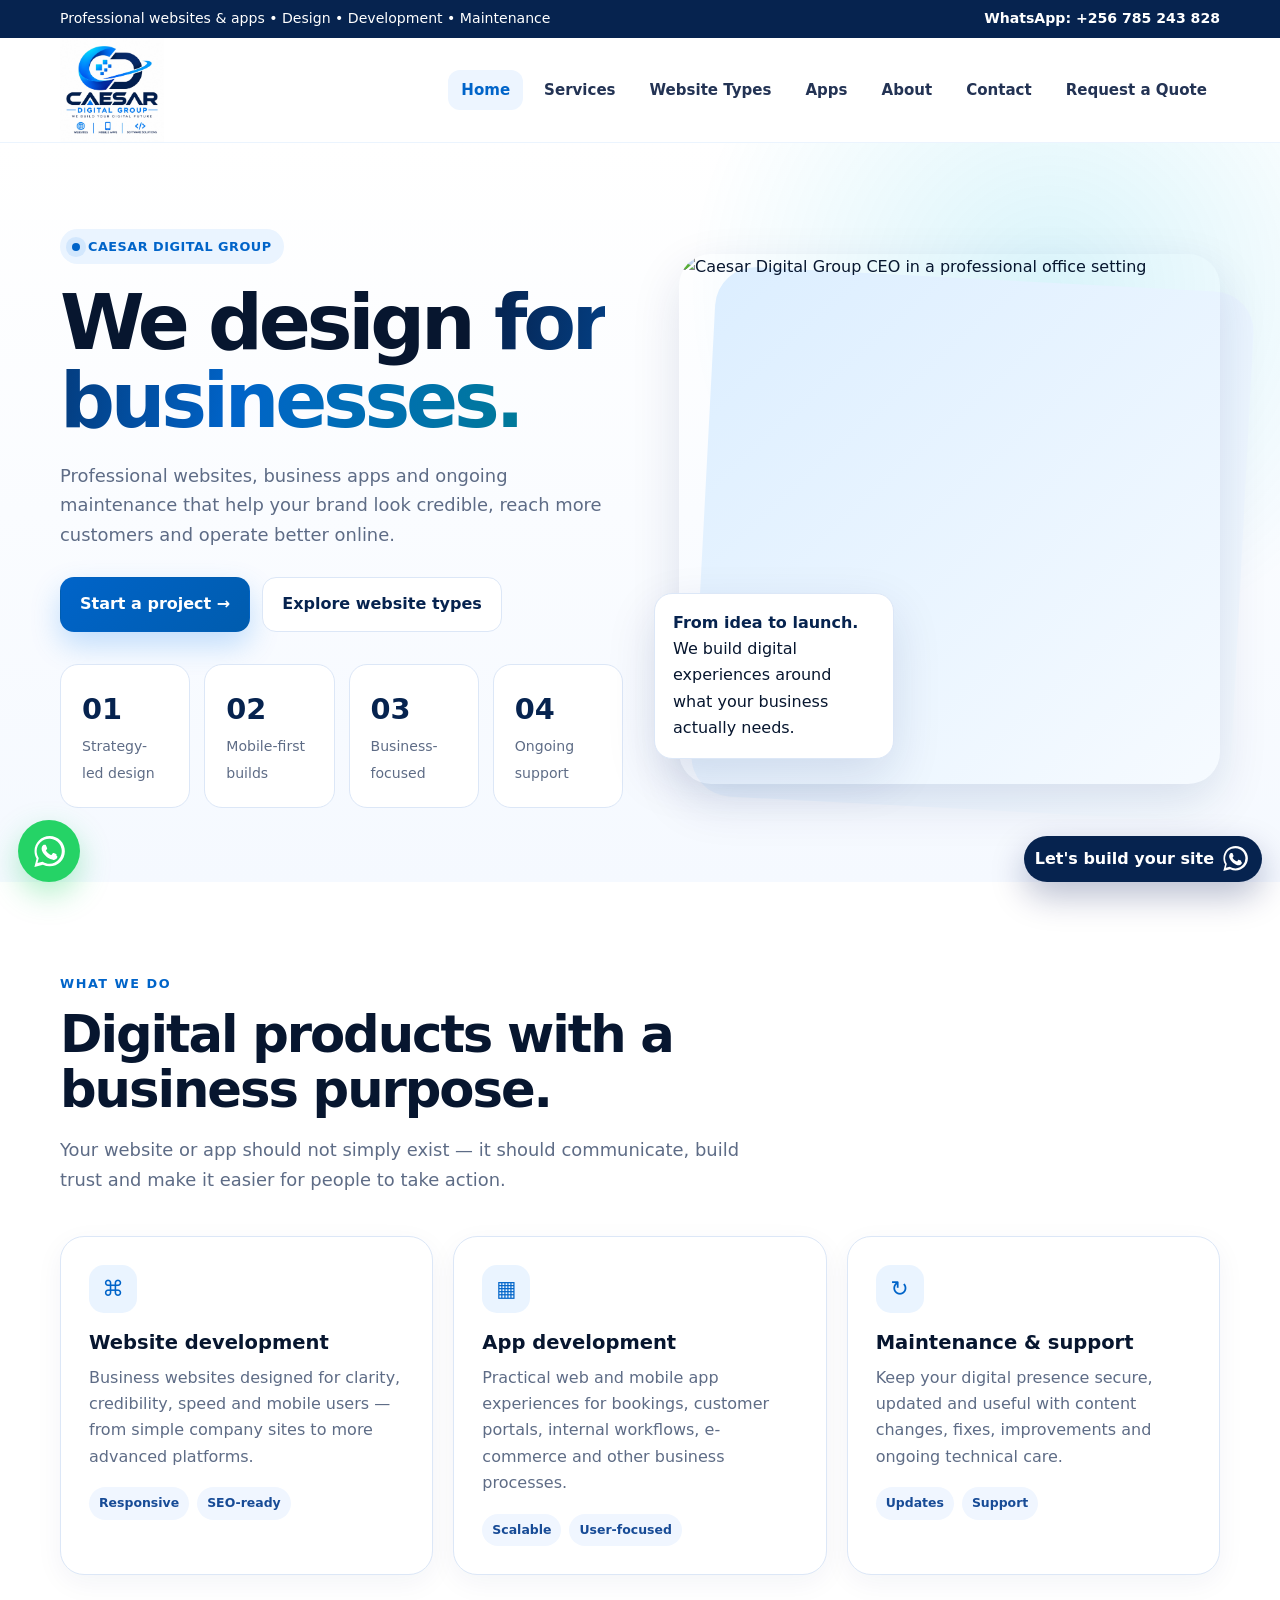
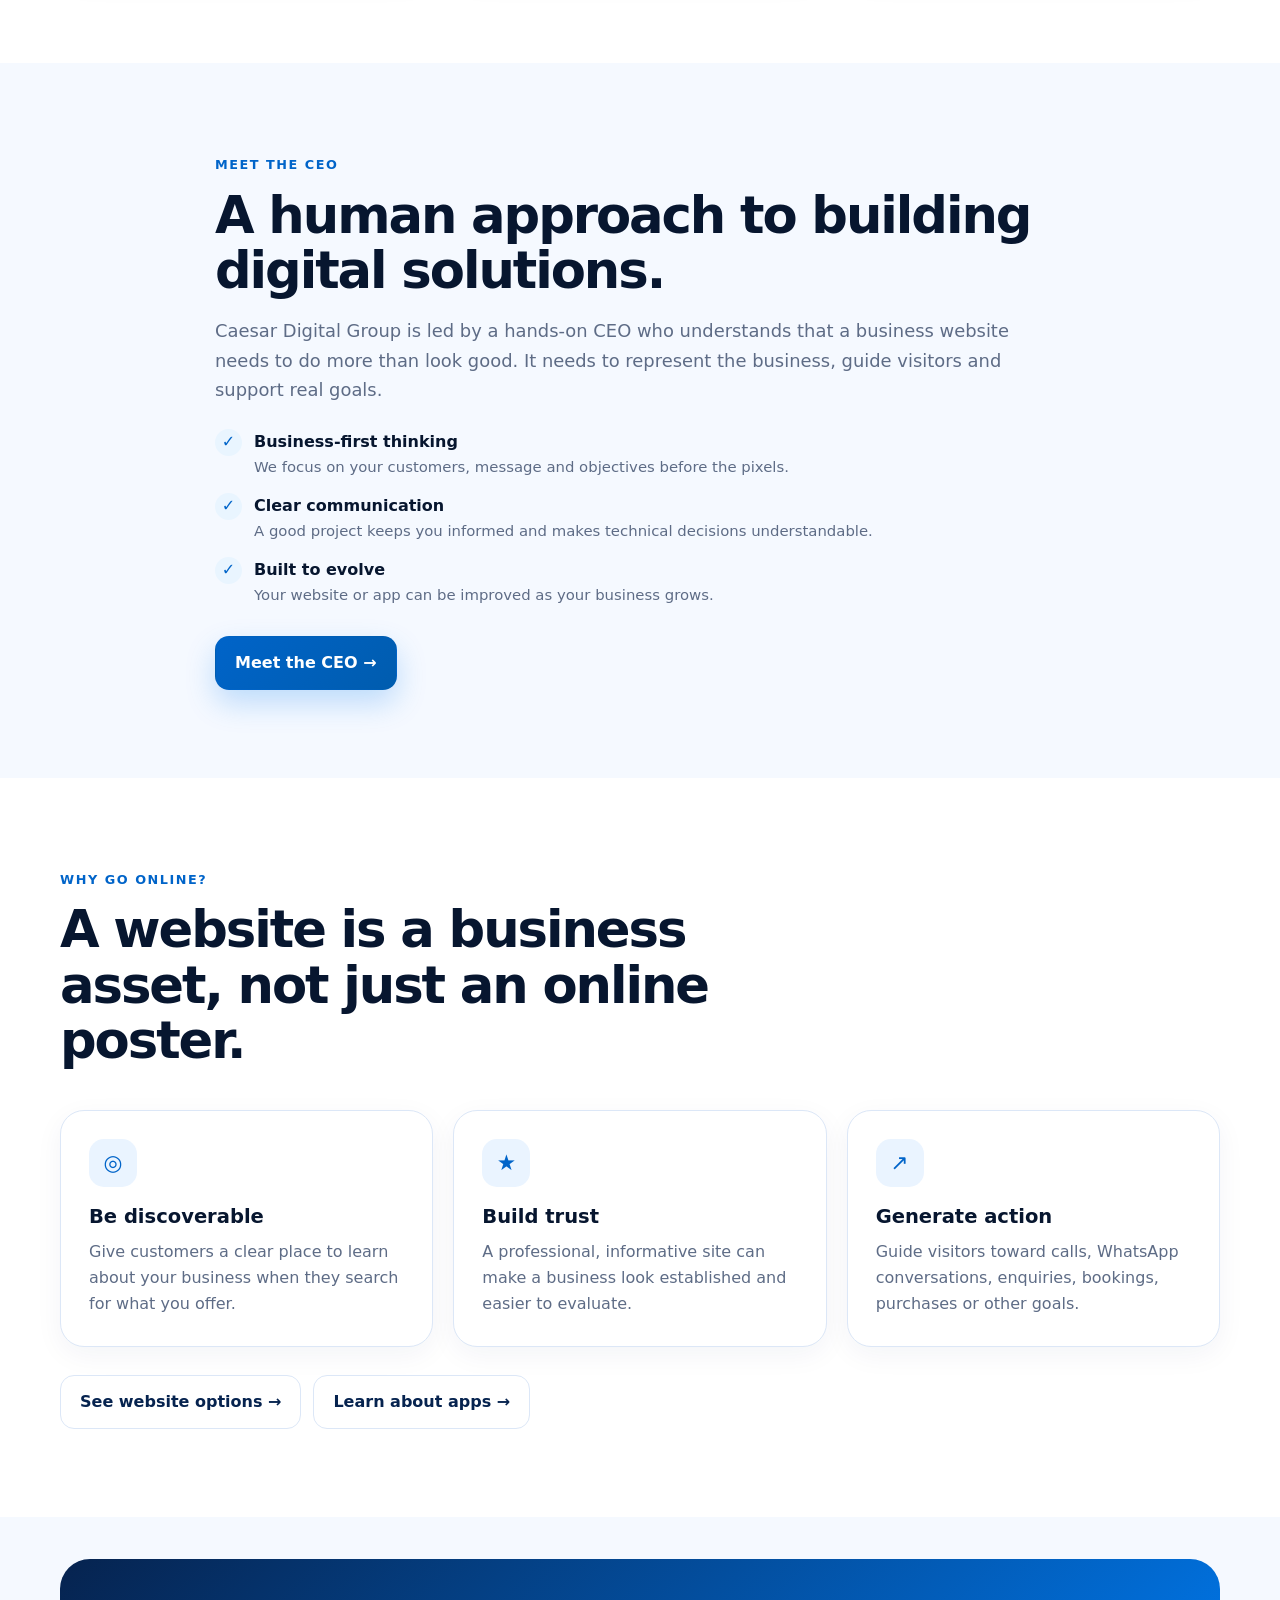
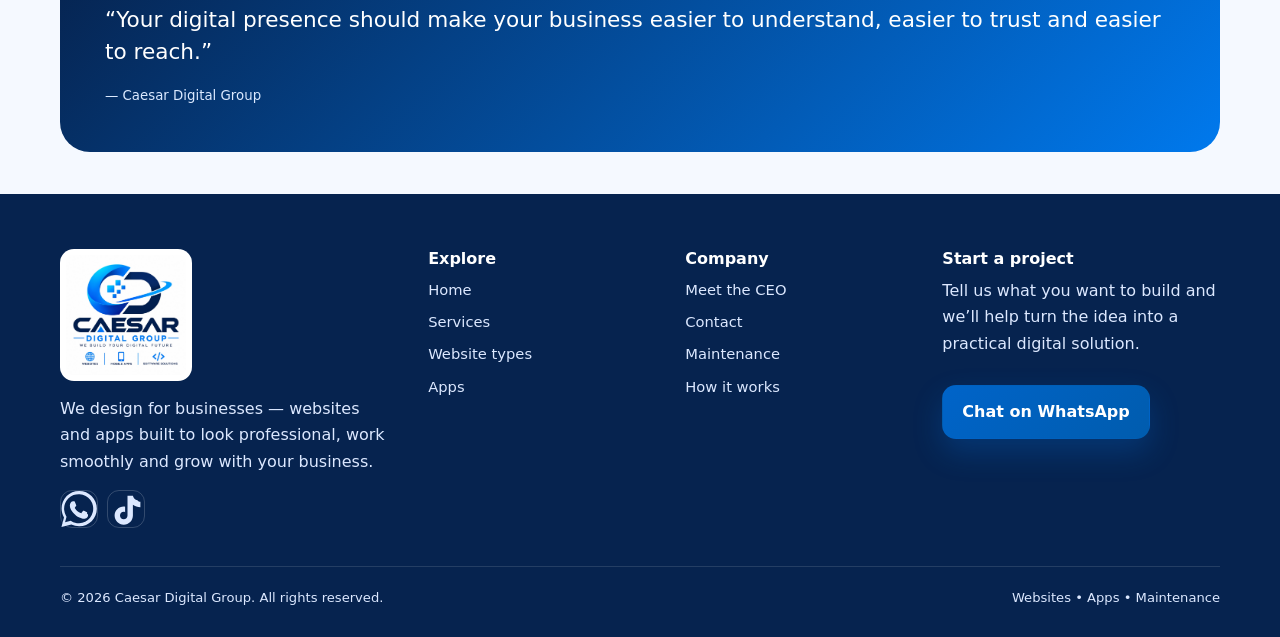
==== index.html @ 63098ec3 "Add files via upload" ====
<!doctype html><html lang="en"><head><meta charset="utf-8"><meta name="viewport" content="width=device-width,initial-scale=1"><meta name="theme-color" content="#06234f"><meta name="description" content="Caesar Digital Group — professional website and app design, development and maintenance for businesses."><title>Web Design & App Development | Caesar Digital Group</title><link rel="icon" href="assets/caesar-logo.jpeg"><link rel="stylesheet" href="assets/styles.css"></head><body class="home">
<div class="topbar"><div class="container inner"><span>Professional websites & apps • Design • Development • Maintenance</span><a href="https://wa.me/256785243828" target="_blank" rel="noopener">WhatsApp: +256 785 243 828</a></div></div>
<header><div class="container nav">
<a href="index.html"><img class="logo" src="assets/caesar-logo.jpeg" alt="Caesar Digital Group logo"></a>
<button class="menu" aria-label="Open navigation">☰</button>
<ul class="navlinks">
<li><a class="active" href="index.html">Home</a></li><li><a class="" href="services.html">Services</a></li><li><a class="" href="websites.html">Website Types</a></li><li><a class="" href="apps.html">Apps</a></li><li><a class="" href="about.html">About</a></li><li><a class="" href="contact.html">Contact</a></li>
<li><a class="" href="quote.html">Request a Quote</a></li></ul>
</div></header>

<main>
<section class="hero"><div class="container hero-grid">
<div class="reveal"><span class="eyebrow">Caesar Digital Group</span><h1>We design <span>for businesses.</span></h1><p class="lead">Professional websites, business apps and ongoing maintenance that help your brand look credible, reach more customers and operate better online.</p><div class="btns"><a class="btn primary" href="contact.html">Start a project →</a><a class="btn secondary" href="websites.html">Explore website types</a></div><div class="stats"><div class="stat"><b>01</b><span>Strategy-led design</span></div><div class="stat"><b>02</b><span>Mobile-first builds</span></div><div class="stat"><b>03</b><span>Business-focused</span></div><div class="stat"><b>04</b><span>Ongoing support</span></div></div></div>
<div class="hero-photo reveal delay-2"><img src="assets/ceo.jpeg" alt="Caesar Digital Group CEO in a professional office setting"><div class="floating-card"><strong>From idea to launch.</strong><span>We build digital experiences around what your business actually needs.</span></div></div>
</div></section>

<section class="section"><div class="container"><div class="section-head reveal"><span class="kicker">What we do</span><h2>Digital products with a business purpose.</h2><p class="lead">Your website or app should not simply exist — it should communicate, build trust and make it easier for people to take action.</p></div>
<div class="grid-3">
<div class="card reveal"><div class="icon">⌘</div><h3>Website development</h3><p>Business websites designed for clarity, credibility, speed and mobile users — from simple company sites to more advanced platforms.</p><div class="pills"><span class="pill">Responsive</span><span class="pill">SEO-ready</span></div></div>
<div class="card reveal delay-1"><div class="icon">▦</div><h3>App development</h3><p>Practical web and mobile app experiences for bookings, customer portals, internal workflows, e-commerce and other business processes.</p><div class="pills"><span class="pill">Scalable</span><span class="pill">User-focused</span></div></div>
<div class="card reveal delay-2"><div class="icon">↻</div><h3>Maintenance & support</h3><p>Keep your digital presence secure, updated and useful with content changes, fixes, improvements and ongoing technical care.</p><div class="pills"><span class="pill">Updates</span><span class="pill">Support</span></div></div>
</div></div></section>

<section class="section soft"><div class="container ceo-summary"><div class="reveal delay-1"><span class="kicker">Meet the CEO</span><h2>A human approach to building digital solutions.</h2><p class="lead">Caesar Digital Group is led by a hands-on CEO who understands that a business website needs to do more than look good. It needs to represent the business, guide visitors and support real goals.</p><div class="checks"><div class="check"><span class="checkmark">✓</span><div><b>Business-first thinking</b><p>We focus on your customers, message and objectives before the pixels.</p></div></div><div class="check"><span class="checkmark">✓</span><div><b>Clear communication</b><p>A good project keeps you informed and makes technical decisions understandable.</p></div></div><div class="check"><span class="checkmark">✓</span><div><b>Built to evolve</b><p>Your website or app can be improved as your business grows.</p></div></div></div><div class="btns"><a class="btn primary" href="about.html">Meet the CEO →</a></div></div></div></section>

<section class="section"><div class="container"><div class="section-head reveal"><span class="kicker">Why go online?</span><h2>A website is a business asset, not just an online poster.</h2></div><div class="grid-3">
<div class="card reveal"><div class="icon">◎</div><h3>Be discoverable</h3><p>Give customers a clear place to learn about your business when they search for what you offer.</p></div>
<div class="card reveal delay-1"><div class="icon">★</div><h3>Build trust</h3><p>A professional, informative site can make a business look established and easier to evaluate.</p></div>
<div class="card reveal delay-2"><div class="icon">↗</div><h3>Generate action</h3><p>Guide visitors toward calls, WhatsApp conversations, enquiries, bookings, purchases or other goals.</p></div>
</div><div class="btns"><a class="btn secondary" href="websites.html">See website options →</a><a class="btn secondary" href="apps.html">Learn about apps →</a></div></div></section>

<section class="section soft"><div class="container"><div class="quote reveal"><p>“Your digital presence should make your business easier to understand, easier to trust and easier to reach.”</p><small>— Caesar Digital Group</small></div></div></section>
</main>

<a class="whatsapp-float" href="https://wa.me/256785243828" target="_blank" rel="noopener" aria-label="Chat with Caesar Digital Group on WhatsApp"><svg viewBox="0 0 24 24" fill="none" aria-hidden="true"><path fill="currentColor" d="M20.5 3.5A11.8 11.8 0 0 0 12.1 0C5.6 0 .4 5.2.4 11.7c0 2.1.5 4.1 1.6 5.9L.3 24l6.6-1.7a11.8 11.8 0 0 0 5.2 1.2h.1c6.4 0 11.7-5.2 11.7-11.7 0-3.1-1.2-6-3.4-8.3ZM12.1 21.5h-.1c-1.8 0-3.5-.5-5-1.4l-.4-.2-3.9 1 1-3.8-.3-.4a9.7 9.7 0 1 1 8.7 4.8Zm5.3-7.3c-.3-.2-1.8-.9-2.1-1-.3-.1-.5-.2-.7.2-.2.3-.8 1-.9 1.2-.2.2-.3.2-.6.1-1.6-.8-2.7-1.4-3.8-3.2-.3-.5.3-.5.8-1.6.1-.2.1-.4 0-.6l-.9-2.1c-.2-.5-.5-.4-.7-.4h-.6c-.2 0-.6.1-.9.4-.3.3-1.1 1.1-1.1 2.7s1.1 3.1 1.2 3.3c.2.2 2.1 3.2 5.1 4.5 1.9.8 2.6.9 3.5.8.6-.1 1.8-.7 2.1-1.4.3-.7.3-1.3.2-1.4-.1-.2-.3-.3-.6-.5Z"/></svg></a>
<a class="contact-bar" href="contact.html" aria-label="Contact Caesar Digital Group"><span>Let's build your site</span><svg viewBox="0 0 24 24" fill="none" aria-hidden="true"><path fill="currentColor" d="M20.5 3.5A11.8 11.8 0 0 0 12.1 0C5.6 0 .4 5.2.4 11.7c0 2.1.5 4.1 1.6 5.9L.3 24l6.6-1.7a11.8 11.8 0 0 0 5.2 1.2h.1c6.4 0 11.7-5.2 11.7-11.7 0-3.1-1.2-6-3.4-8.3ZM12.1 21.5h-.1c-1.8 0-3.5-.5-5-1.4l-.4-.2-3.9 1 1-3.8-.3-.4a9.7 9.7 0 1 1 8.7 4.8Zm5.3-7.3c-.3-.2-1.8-.9-2.1-1-.3-.1-.5-.2-.7.2-.2.3-.8 1-.9 1.2-.2.2-.3.2-.6.1-1.6-.8-2.7-1.4-3.8-3.2-.3-.5.3-.5.8-1.6.1-.2.1-.4 0-.6l-.9-2.1c-.2-.5-.5-.4-.7-.4h-.6c-.2 0-.6.1-.9.4-.3.3-1.1 1.1-1.1 2.7s1.1 3.1 1.2 3.3c.2.2 2.1 3.2 5.1 4.5 1.9.8 2.6.9 3.5.8.6-.1 1.8-.7 2.1-1.4.3-.7.3-1.3.2-1.4-.1-.2-.3-.3-.6-.5Z"/></svg></a>

<footer><div class="container footer-grid">
<div><img class="logo" src="assets/caesar-logo.jpeg" alt="Caesar Digital Group"><p>We design for businesses — websites and apps built to look professional, work smoothly and grow with your business.</p><div class="socials"><a href="https://wa.me/256785243828" target="_blank" rel="noopener" aria-label="WhatsApp"><svg viewBox="0 0 24 24" fill="none" aria-hidden="true"><path fill="currentColor" d="M20.5 3.5A11.8 11.8 0 0 0 12.1 0C5.6 0 .4 5.2.4 11.7c0 2.1.5 4.1 1.6 5.9L.3 24l6.6-1.7a11.8 11.8 0 0 0 5.2 1.2h.1c6.4 0 11.7-5.2 11.7-11.7 0-3.1-1.2-6-3.4-8.3ZM12.1 21.5h-.1c-1.8 0-3.5-.5-5-1.4l-.4-.2-3.9 1 1-3.8-.3-.4a9.7 9.7 0 1 1 8.7 4.8Zm5.3-7.3c-.3-.2-1.8-.9-2.1-1-.3-.1-.5-.2-.7.2-.2.3-.8 1-.9 1.2-.2.2-.3.2-.6.1-1.6-.8-2.7-1.4-3.8-3.2-.3-.5.3-.5.8-1.6.1-.2.1-.4 0-.6l-.9-2.1c-.2-.5-.5-.4-.7-.4h-.6c-.2 0-.6.1-.9.4-.3.3-1.1 1.1-1.1 2.7s1.1 3.1 1.2 3.3c.2.2 2.1 3.2 5.1 4.5 1.9.8 2.6.9 3.5.8.6-.1 1.8-.7 2.1-1.4.3-.7.3-1.3.2-1.4-.1-.2-.3-.3-.6-.5Z"/></svg></a><a href="https://www.tiktok.com/@webdesigner86?_r=1&_d=f4g00hmjkm7m3b&sec_uid=MS4wLjABAAAA4IA-I-HynLUlU7JpxaeafCOXetAfdrXFXv9f0x9CeO&share_author_id=7056492848116859909&sharer_language=en&source=h5_m&u_code=dmmmdmkahhh9j0&timestamp=1789101508&user_id=7056492848116859909&sec_user_id=MS4wLjABAAAA4IA-I-HynLUlU7JpxaeafCOXetAfdrXFXv9f0x9CeO&item_author_type=1&utm_source=copy&utm_campaign=client_share&utm_medium=android&share_iid=7681529212352562962&share_link_id=8fb3104b-5e48-4074-baf4-d9070b52723a&share_app_id=1233&ugbiz_name=ACCOUNT&ug_btm=b872%2Cb7360&social_share_type=5&enable_checksum=1" target="_blank" rel="noopener" aria-label="TikTok"><svg viewBox="0 0 24 24" fill="currentColor" aria-hidden="true"><path d="M19.6 6.1c-1.5-.3-2.7-1.5-3-3H13v13.3c0 1.4-1.1 2.5-2.5 2.5S8 17.8 8 16.4s1.1-2.5 2.5-2.5c.3 0 .6.1.9.2V10.5c-.3 0-.6-.1-.9-.1-3.4 0-6.1 2.7-6.1 6s2.7 6.1 6.1 6.1 6.1-2.7 6.1-6.1V9.2c1.4 1 3.1 1.6 5 1.6V7.2c-.7 0-1.4-.4-2-1.1Z"/></svg></a></div></div>
<div><h3>Explore</h3><div class="footer-links"><a href="index.html">Home</a><a href="services.html">Services</a><a href="websites.html">Website types</a><a href="apps.html">Apps</a></div></div>
<div><h3>Company</h3><div class="footer-links"><a href="about.html">Meet the CEO</a><a href="contact.html">Contact</a><a href="services.html#maintenance">Maintenance</a><a href="websites.html#process">How it works</a></div></div>
<div><h3>Start a project</h3><p>Tell us what you want to build and we’ll help turn the idea into a practical digital solution.</p><div class="btns"><a class="btn primary" href="https://wa.me/256785243828" target="_blank" rel="noopener">Chat on WhatsApp</a></div></div>
</div><div class="container copyright"><span>© <span data-year></span> Caesar Digital Group. All rights reserved.</span><span>Websites • Apps • Maintenance</span></div></footer>
<script src="assets/site.js"></script>
</body></html>
---- assets/styles.css ----
:root{
  --blue:#0079ed;
  --blue2:#00b7df;
  --navy:#06234f;
  --ink:#07162f;
  --muted:#5e6c86;
  --line:#dce7f7;
  --soft:#f5f9ff;
  --white:#fff;
  --shadow:0 18px 50px rgba(0,35,100,.12);
  --radius:24px;
}
*{box-sizing:border-box;margin:0;padding:0}
html{scroll-behavior:smooth}
body{
  font-family:Inter,ui-sans-serif,system-ui,-apple-system,BlinkMacSystemFont,"Segoe UI",sans-serif;
  color:var(--ink); background:#fff; line-height:1.65;
}
a{text-decoration:none;color:inherit}
img{max-width:100%;display:block}
.container{width:min(1160px,92%);margin:auto}
.topbar{background:var(--navy);color:#fff;font-size:.88rem}
.topbar .inner{min-height:38px;display:flex;justify-content:space-between;align-items:center;gap:16px}
.topbar a{color:#fff;font-weight:700}
header{
  position:sticky;top:0;z-index:50;background:rgba(255,255,255,.94);
  backdrop-filter:blur(14px);border-bottom:1px solid rgba(0,121,237,.08)
}
.nav{min-height:82px;display:flex;align-items:center;justify-content:space-between;gap:24px}
.logo{width:158px;height:auto}
.navlinks{display:flex;align-items:center;gap:8px;list-style:none}
.navlinks a{padding:11px 13px;border-radius:12px;font-weight:750;font-size:.94rem;color:#233354}
.navlinks a:hover,.navlinks a.active{background:#edf5ff;color:var(--blue)}
.nav-cta{background:linear-gradient(135deg,var(--blue),var(--blue2))!important;color:#fff!important;box-shadow:0 9px 25px rgba(0,121,237,.24)}
.menu{display:none;border:0;background:var(--soft);font-size:1.4rem;padding:10px;border-radius:12px;color:var(--navy)}
.hero{position:relative;overflow:hidden;padding:86px 0 74px;background:
 radial-gradient(circle at 82% 20%,rgba(0,183,223,.14),transparent 30%),
 linear-gradient(180deg,#fff 0%,#f5f9ff 100%)}
.hero-grid{display:grid;grid-template-columns:1.02fr .98fr;align-items:center;gap:56px}
.eyebrow{display:inline-flex;gap:8px;align-items:center;padding:7px 12px;border-radius:99px;background:#eaf4ff;color:var(--blue);font-weight:800;font-size:.8rem;letter-spacing:.04em;text-transform:uppercase}
.eyebrow:before{content:"";width:8px;height:8px;border-radius:50%;background:var(--blue);box-shadow:0 0 0 6px rgba(0,121,237,.1)}
h1{font-size:clamp(2.65rem,6vw,5.25rem);line-height:1.02;letter-spacing:-.055em;margin:20px 0}
h1 span,.gradient{background:linear-gradient(100deg,var(--navy),var(--blue),var(--blue2));-webkit-background-clip:text;background-clip:text;color:transparent}
h2{font-size:clamp(2rem,4vw,3.2rem);line-height:1.08;letter-spacing:-.04em;margin:10px 0 18px}
h3{font-size:1.22rem;line-height:1.25;margin-bottom:9px}
.lead{font-size:1.12rem;color:var(--muted);max-width:680px}
.btns{display:flex;flex-wrap:wrap;gap:12px;margin-top:28px}
.btn{display:inline-flex;align-items:center;justify-content:center;gap:9px;padding:13px 19px;border-radius:14px;font-weight:800;border:1px solid var(--line);transition:.2s}
.btn:hover{transform:translateY(-2px)}
.btn.primary{background:linear-gradient(135deg,var(--blue),var(--blue2));color:#fff;border-color:transparent;box-shadow:0 13px 30px rgba(0,121,237,.23)}
.btn.secondary{background:#fff;color:var(--navy)}
.hero-photo{position:relative}
.hero-photo:before{content:"";position:absolute;inset:25px -22px -25px 24px;background:linear-gradient(135deg,#dceeff,#f7fbff);border-radius:40px;transform:rotate(3deg)}
.hero-photo img{position:relative;width:100%;height:530px;object-fit:cover;object-position:center 25%;border-radius:32px;box-shadow:var(--shadow)}
.floating-card{position:absolute;z-index:2;left:-25px;bottom:25px;background:#fff;border:1px solid var(--line);border-radius:18px;padding:16px 18px;box-shadow:var(--shadow);max-width:240px}
.floating-card strong{display:block;color:var(--navy)}
.section{padding:88px 0}
.section.soft{background:var(--soft)}
.section-head{max-width:730px;margin-bottom:42px}
.kicker{color:var(--blue);font-weight:850;text-transform:uppercase;font-size:.8rem;letter-spacing:.12em}
.grid-3{display:grid;grid-template-columns:repeat(3,1fr);gap:20px}
.grid-2{display:grid;grid-template-columns:repeat(2,1fr);gap:24px}
.card{background:#fff;border:1px solid var(--line);border-radius:var(--radius);padding:28px;box-shadow:0 8px 28px rgba(0,35,100,.05);transition:.25s}
.card:hover{transform:translateY(-5px);box-shadow:var(--shadow)}
.icon{width:48px;height:48px;display:grid;place-items:center;border-radius:15px;background:#eaf4ff;color:var(--blue);font-size:1.35rem;margin-bottom:18px}
.card p{color:var(--muted)}
.pills{display:flex;flex-wrap:wrap;gap:8px;margin-top:17px}
.pill{font-size:.78rem;padding:6px 10px;background:#f0f6ff;border-radius:999px;color:#174b96;font-weight:700}
.stats{display:grid;grid-template-columns:repeat(4,1fr);gap:14px;margin-top:32px}
.stat{padding:21px;border-radius:18px;background:#fff;border:1px solid var(--line)}
.stat b{font-size:1.8rem;color:var(--navy);display:block}
.stat span{font-size:.88rem;color:var(--muted)}
.split{display:grid;grid-template-columns:.9fr 1.1fr;gap:55px;align-items:center}
.image-card{border-radius:30px;overflow:hidden;box-shadow:var(--shadow);background:#eaf4ff}
.image-card img{width:100%;height:540px;object-fit:cover}
.checks{display:grid;gap:13px;margin-top:24px}
.check{display:flex;gap:12px;align-items:flex-start}
.check b{display:block}
.check p{color:var(--muted);font-size:.93rem}
.checkmark{flex:0 0 27px;width:27px;height:27px;border-radius:50%;background:#e9f5ff;color:var(--blue);display:grid;place-items:center;font-weight:900}
.page-hero{padding:74px 0 58px;background:linear-gradient(135deg,#06234f,#0079ed);color:#fff;position:relative;overflow:hidden}
.page-hero:after{content:"";position:absolute;width:420px;height:420px;border:80px solid rgba(255,255,255,.08);border-radius:50%;right:-130px;top:-180px}
.page-hero p{max-width:730px;color:#dfeaff}
.page-hero h1{font-size:clamp(2.6rem,5vw,4.5rem);margin:10px 0 12px;color:#fff}
.page-hero h1 span{color:#fff;-webkit-text-fill-color:#fff}
.type-card{display:flex;flex-direction:column;min-height:290px}
.type-card .more{margin-top:auto;padding-top:20px;color:var(--blue);font-weight:800}
.timeline{display:grid;gap:0}
.step{display:grid;grid-template-columns:60px 1fr;gap:20px;padding:20px 0;border-bottom:1px solid var(--line)}
.step:last-child{border-bottom:0}
.step-num{width:48px;height:48px;border-radius:50%;display:grid;place-items:center;background:var(--navy);color:#fff;font-weight:900}
.quote{background:linear-gradient(135deg,#06234f,#0079ed);color:#fff;border-radius:30px;padding:45px}
.quote p{font-size:1.35rem;line-height:1.45}
.quote small{display:block;margin-top:18px;color:#dbe9ff}
.ceo{display:grid;grid-template-columns:.8fr 1.2fr;gap:48px;align-items:center}
.ceo img{height:560px;width:100%;object-fit:cover;object-position:center 25%;border-radius:28px;box-shadow:var(--shadow)}
.contact-bar{position:fixed;right:18px;bottom:18px;z-index:70;display:flex;align-items:center;gap:9px;background:var(--navy);color:#fff;padding:10px 14px 10px 11px;border-radius:999px;box-shadow:0 14px 34px rgba(0,23,87,.28);font-weight:800;animation:shake 3.2s infinite}
.contact-bar svg{width:25px;height:25px}
@keyframes shake{
  0%,82%,100%{transform:translateX(0) rotate(0)}
  84%{transform:translateX(-3px) rotate(-2deg)} 86%{transform:translateX(4px) rotate(2deg)}
  88%{transform:translateX(-4px) rotate(-2deg)} 90%{transform:translateX(3px) rotate(2deg)} 92%{transform:translateX(0)}
}
.whatsapp-float{position:fixed;left:18px;bottom:18px;z-index:70;width:62px;height:62px;border-radius:50%;display:grid;place-items:center;background:#25D366;color:#fff;box-shadow:0 12px 30px rgba(37,211,102,.35);animation:dance 1.6s ease-in-out infinite}
.whatsapp-float svg{width:31px;height:31px}
@keyframes dance{0%,100%{transform:translateY(0) rotate(-5deg)}25%{transform:translateY(-7px) rotate(7deg)}50%{transform:translateY(0) rotate(-5deg)}75%{transform:translateY(-5px) rotate(5deg)}}
footer{background:#06234f;color:#dce8ff;padding:55px 0 28px}
.footer-grid{display:grid;grid-template-columns:1.2fr .8fr .8fr 1fr;gap:35px}
footer .logo{width:132px;height:132px;object-fit:contain;background:#fff;border-radius:14px;padding:6px;margin-bottom:15px}
footer h3{color:#fff;font-size:1rem}
footer a:hover{color:#fff}
.footer-links{display:grid;gap:8px;font-size:.92rem}
.copyright{border-top:1px solid rgba(255,255,255,.12);margin-top:38px;padding-top:20px;font-size:.82rem;display:flex;justify-content:space-between;gap:15px;flex-wrap:wrap}
.socials{display:flex;gap:9px;margin-top:15px}
.socials a{width:38px;height:38px;border:1px solid rgba(255,255,255,.18);border-radius:12px;display:grid;place-items:center}
.faq{border-top:1px solid var(--line)}
details{padding:20px 0;border-bottom:1px solid var(--line)}
summary{cursor:pointer;font-weight:800;color:var(--navy)}
details p{color:var(--muted);padding:12px 25px 0 0}
.form{display:grid;gap:15px}
label{font-weight:750;font-size:.9rem}
input,textarea,select{width:100%;padding:13px 14px;border:1px solid var(--line);border-radius:13px;background:#fff;font:inherit;color:var(--ink);outline:none}
input:focus,textarea:focus,select:focus{border-color:var(--blue);box-shadow:0 0 0 4px rgba(0,121,237,.08)}
textarea{min-height:145px;resize:vertical}
.reveal{opacity:0;transform:translateY(28px);transition:opacity .75s ease,transform .75s ease}
.reveal.visible{opacity:1;transform:none}
.delay-1{transition-delay:.08s}.delay-2{transition-delay:.16s}.delay-3{transition-delay:.24s}
@media(max-width:900px){
  .navlinks{display:none;position:absolute;left:4%;right:4%;top:74px;background:#fff;padding:12px;border:1px solid var(--line);border-radius:18px;box-shadow:var(--shadow);flex-direction:column;align-items:stretch}
  .navlinks.open{display:flex}.navlinks a{display:block}
  .menu{display:block}.hero-grid,.split,.ceo{grid-template-columns:1fr}.hero{padding-top:55px}
  .hero-photo img{height:470px}.floating-card{left:12px}.grid-3{grid-template-columns:1fr 1fr}.footer-grid{grid-template-columns:1fr 1fr}
  .stats{grid-template-columns:1fr 1fr}
}
@media(max-width:600px){
  .topbar .inner{justify-content:center;text-align:center}.topbar .inner span{display:none}
  .nav{min-height:72px}.logo{width:132px}.grid-3,.grid-2{grid-template-columns:1fr}
  .section{padding:65px 0}.hero-photo img{height:410px}.floating-card{position:relative;left:0;bottom:auto;margin:-40px 15px 0}
  .stats{grid-template-columns:1fr 1fr}.footer-grid{grid-template-columns:1fr}
  .contact-bar{right:12px;bottom:12px}.whatsapp-float{left:12px;bottom:12px;width:56px;height:56px}
}
@media(prefers-reduced-motion:reduce){html{scroll-behavior:auto}.reveal{opacity:1;transform:none}.contact-bar,.whatsapp-float{animation:none}}

/* Caesar Digital Group branding and photo layout. */
.nav>a:first-child{display:flex;align-items:center;flex-shrink:0}.nav .logo{width:104px;height:104px;object-fit:contain}.ceo-summary{max-width:850px}.ceo-summary .lead{max-width:none}@media(max-width:600px){.nav .logo{width:88px;height:88px}}
/* Readable logo colors and compact spacing above the home footer. */
:root{--blue:#0064c9;--action-end:#005cae}
.btn.primary,.nav-cta{background:linear-gradient(135deg,var(--blue),var(--action-end))!important}
.hero h1 span,.gradient{background-image:linear-gradient(100deg,var(--navy),var(--blue),#007a99)}
body.home main>.section:last-child{padding:42px 0}
body.home main>.section:last-child .reveal{opacity:1;transform:none}
@media(max-width:900px){.navlinks{top:100%}}
@media(max-width:600px){
  .stat{padding:16px;min-width:0;overflow-wrap:break-word}
  body.home main>.section:last-child{padding:30px 0}
  .quote{padding:28px}
}
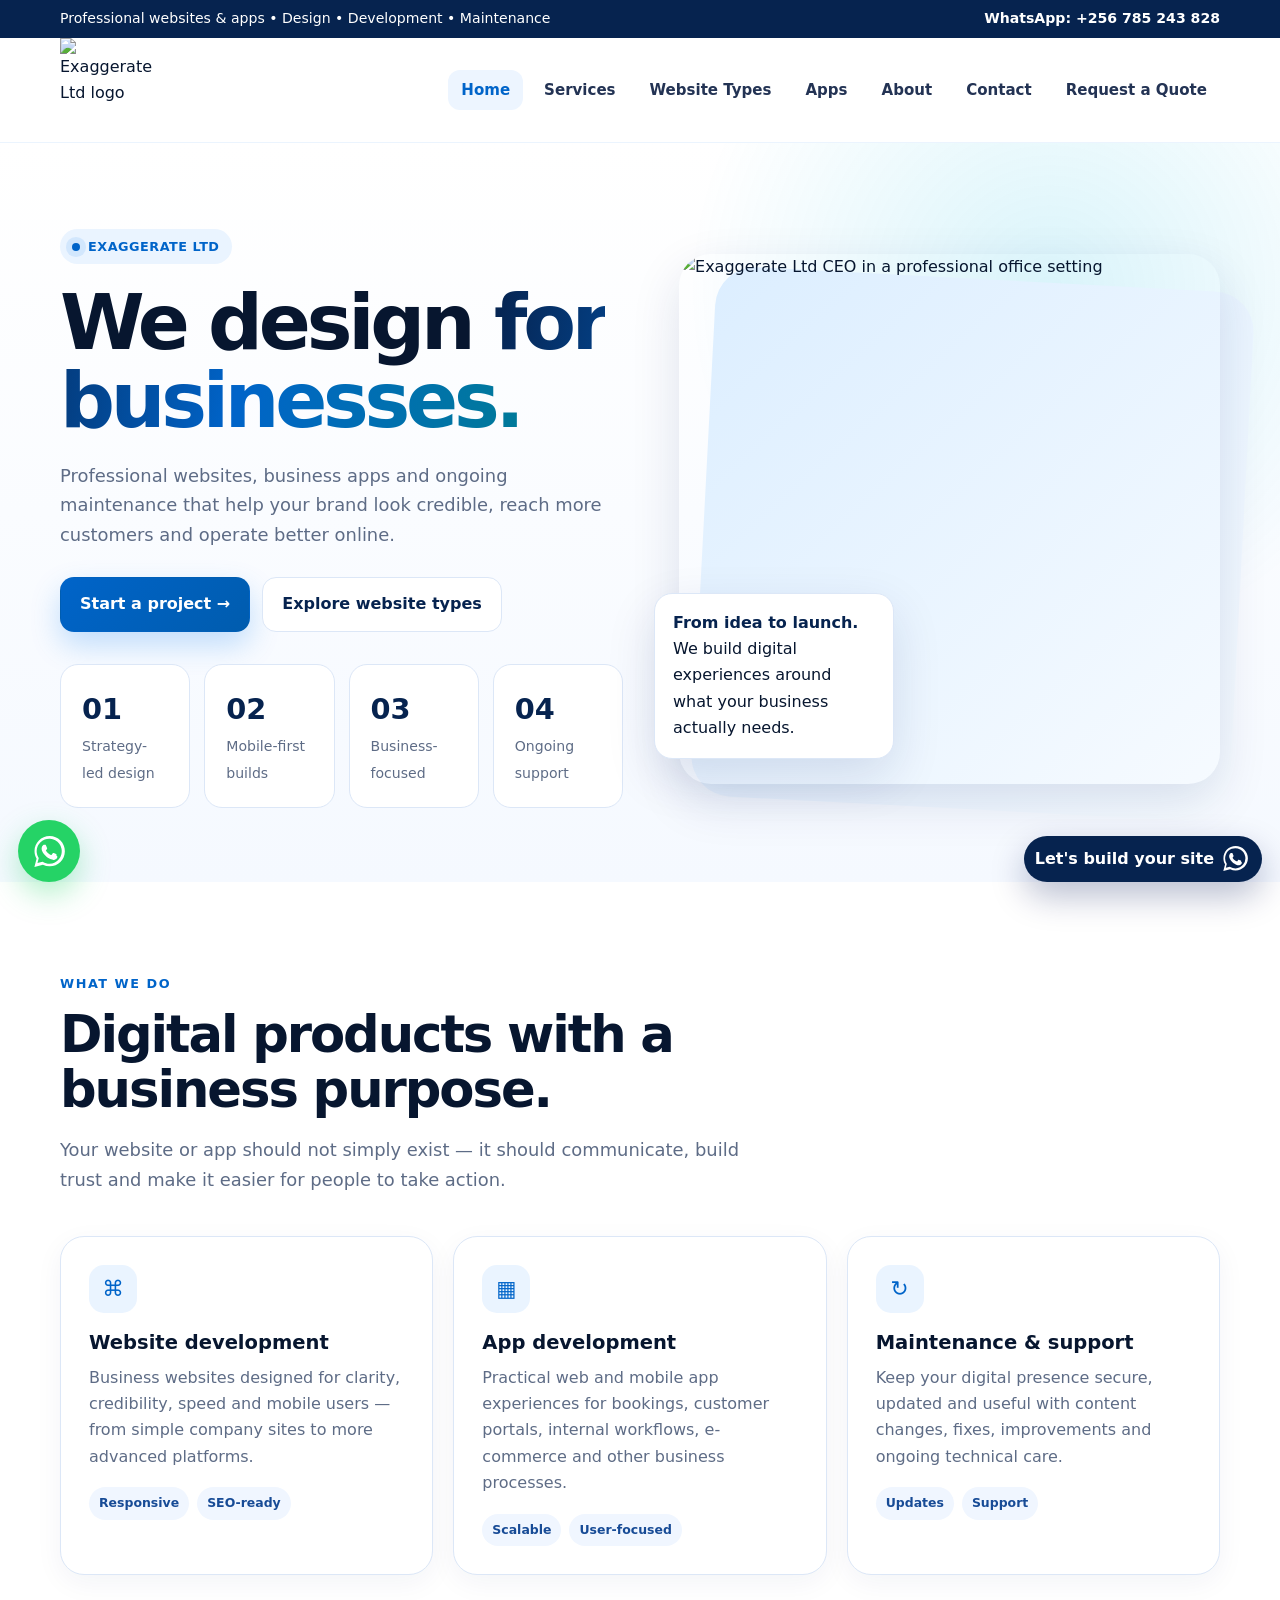
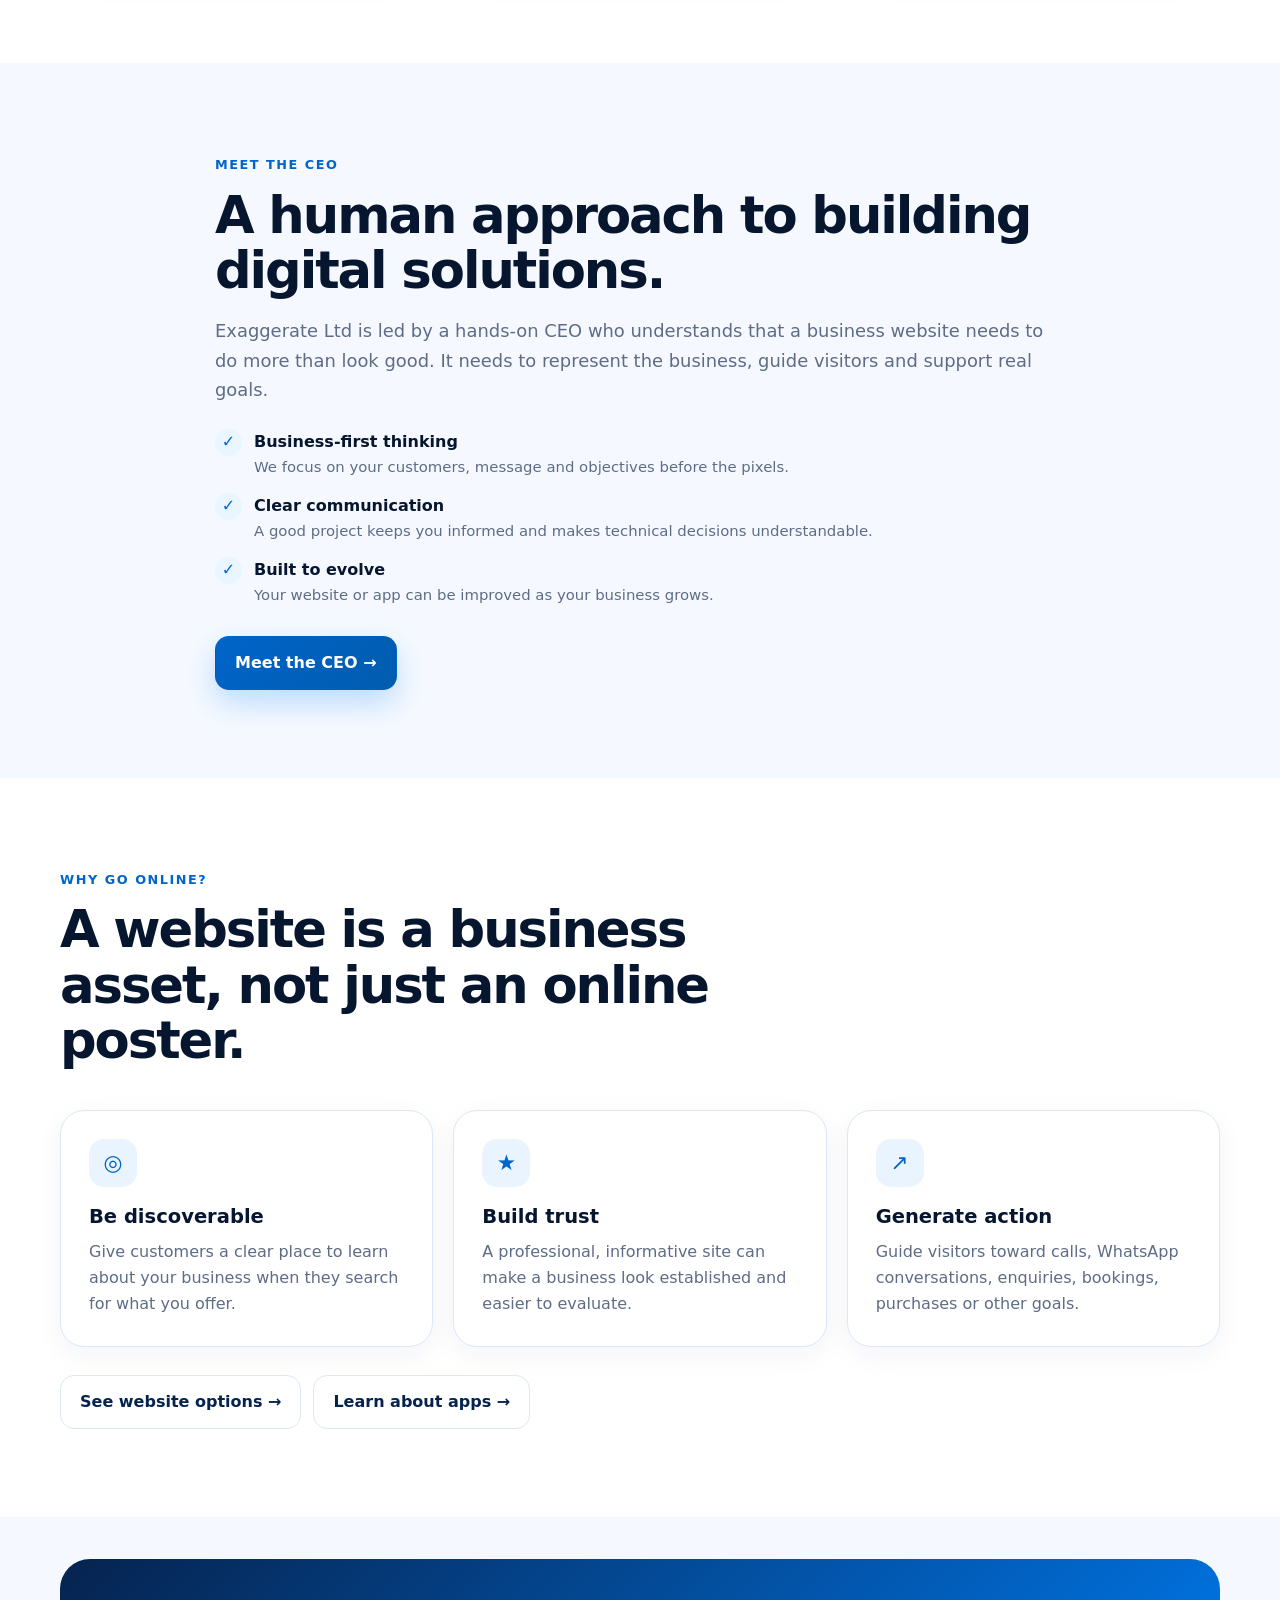
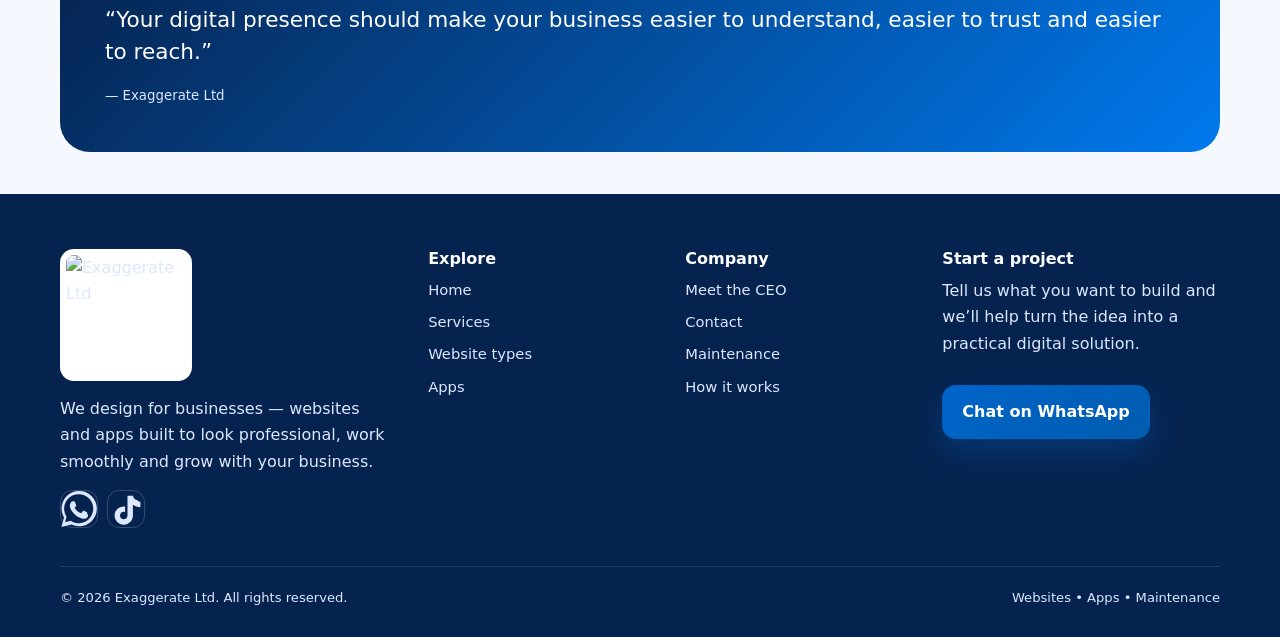
==== commit 7c652ac8: "Add files via upload" ====
--- a/index.html
+++ b/index.html
@@ -1,7 +1,7 @@
-<!doctype html><html lang="en"><head><meta charset="utf-8"><meta name="viewport" content="width=device-width,initial-scale=1"><meta name="theme-color" content="#06234f"><meta name="description" content="Caesar Digital Group — professional website and app design, development and maintenance for businesses."><title>Web Design & App Development | Caesar Digital Group</title><link rel="icon" href="assets/caesar-logo.jpeg"><link rel="stylesheet" href="assets/styles.css"></head><body class="home">
+<!doctype html><html lang="en"><head><meta charset="utf-8"><meta name="viewport" content="width=device-width,initial-scale=1"><meta name="theme-color" content="#06234f"><meta name="description" content="Exaggerate Ltd — professional website and app design, development and maintenance for businesses."><title>Web Design & App Development | Exaggerate Ltd</title><link rel="icon" href="assets/exaggerate-logo.jpeg"><link rel="stylesheet" href="assets/styles.css"></head><body class="home">
 <div class="topbar"><div class="container inner"><span>Professional websites & apps • Design • Development • Maintenance</span><a href="https://wa.me/256785243828" target="_blank" rel="noopener">WhatsApp: +256 785 243 828</a></div></div>
 <header><div class="container nav">
-<a href="index.html"><img class="logo" src="assets/caesar-logo.jpeg" alt="Caesar Digital Group logo"></a>
+<a href="index.html"><img class="logo" src="assets/exaggerate-logo.jpeg" alt="Exaggerate Ltd logo"></a>
 <button class="menu" aria-label="Open navigation">☰</button>
 <ul class="navlinks">
 <li><a class="active" href="index.html">Home</a></li><li><a class="" href="services.html">Services</a></li><li><a class="" href="websites.html">Website Types</a></li><li><a class="" href="apps.html">Apps</a></li><li><a class="" href="about.html">About</a></li><li><a class="" href="contact.html">Contact</a></li>
@@ -10,8 +10,8 @@
 
 <main>
 <section class="hero"><div class="container hero-grid">
-<div class="reveal"><span class="eyebrow">Caesar Digital Group</span><h1>We design <span>for businesses.</span></h1><p class="lead">Professional websites, business apps and ongoing maintenance that help your brand look credible, reach more customers and operate better online.</p><div class="btns"><a class="btn primary" href="contact.html">Start a project →</a><a class="btn secondary" href="websites.html">Explore website types</a></div><div class="stats"><div class="stat"><b>01</b><span>Strategy-led design</span></div><div class="stat"><b>02</b><span>Mobile-first builds</span></div><div class="stat"><b>03</b><span>Business-focused</span></div><div class="stat"><b>04</b><span>Ongoing support</span></div></div></div>
-<div class="hero-photo reveal delay-2"><img src="assets/ceo.jpeg" alt="Caesar Digital Group CEO in a professional office setting"><div class="floating-card"><strong>From idea to launch.</strong><span>We build digital experiences around what your business actually needs.</span></div></div>
+<div class="reveal"><span class="eyebrow">Exaggerate Ltd</span><h1>We design <span>for businesses.</span></h1><p class="lead">Professional websites, business apps and ongoing maintenance that help your brand look credible, reach more customers and operate better online.</p><div class="btns"><a class="btn primary" href="contact.html">Start a project →</a><a class="btn secondary" href="websites.html">Explore website types</a></div><div class="stats"><div class="stat"><b>01</b><span>Strategy-led design</span></div><div class="stat"><b>02</b><span>Mobile-first builds</span></div><div class="stat"><b>03</b><span>Business-focused</span></div><div class="stat"><b>04</b><span>Ongoing support</span></div></div></div>
+<div class="hero-photo reveal delay-2"><img src="assets/ceo.jpeg" alt="Exaggerate Ltd CEO in a professional office setting"><div class="floating-card"><strong>From idea to launch.</strong><span>We build digital experiences around what your business actually needs.</span></div></div>
 </div></section>
 
 <section class="section"><div class="container"><div class="section-head reveal"><span class="kicker">What we do</span><h2>Digital products with a business purpose.</h2><p class="lead">Your website or app should not simply exist — it should communicate, build trust and make it easier for people to take action.</p></div>
@@ -21,7 +21,7 @@
 <div class="card reveal delay-2"><div class="icon">↻</div><h3>Maintenance & support</h3><p>Keep your digital presence secure, updated and useful with content changes, fixes, improvements and ongoing technical care.</p><div class="pills"><span class="pill">Updates</span><span class="pill">Support</span></div></div>
 </div></div></section>
 
-<section class="section soft"><div class="container ceo-summary"><div class="reveal delay-1"><span class="kicker">Meet the CEO</span><h2>A human approach to building digital solutions.</h2><p class="lead">Caesar Digital Group is led by a hands-on CEO who understands that a business website needs to do more than look good. It needs to represent the business, guide visitors and support real goals.</p><div class="checks"><div class="check"><span class="checkmark">✓</span><div><b>Business-first thinking</b><p>We focus on your customers, message and objectives before the pixels.</p></div></div><div class="check"><span class="checkmark">✓</span><div><b>Clear communication</b><p>A good project keeps you informed and makes technical decisions understandable.</p></div></div><div class="check"><span class="checkmark">✓</span><div><b>Built to evolve</b><p>Your website or app can be improved as your business grows.</p></div></div></div><div class="btns"><a class="btn primary" href="about.html">Meet the CEO →</a></div></div></div></section>
+<section class="section soft"><div class="container ceo-summary"><div class="reveal delay-1"><span class="kicker">Meet the CEO</span><h2>A human approach to building digital solutions.</h2><p class="lead">Exaggerate Ltd is led by a hands-on CEO who understands that a business website needs to do more than look good. It needs to represent the business, guide visitors and support real goals.</p><div class="checks"><div class="check"><span class="checkmark">✓</span><div><b>Business-first thinking</b><p>We focus on your customers, message and objectives before the pixels.</p></div></div><div class="check"><span class="checkmark">✓</span><div><b>Clear communication</b><p>A good project keeps you informed and makes technical decisions understandable.</p></div></div><div class="check"><span class="checkmark">✓</span><div><b>Built to evolve</b><p>Your website or app can be improved as your business grows.</p></div></div></div><div class="btns"><a class="btn primary" href="about.html">Meet the CEO →</a></div></div></div></section>
 
 <section class="section"><div class="container"><div class="section-head reveal"><span class="kicker">Why go online?</span><h2>A website is a business asset, not just an online poster.</h2></div><div class="grid-3">
 <div class="card reveal"><div class="icon">◎</div><h3>Be discoverable</h3><p>Give customers a clear place to learn about your business when they search for what you offer.</p></div>
@@ -29,17 +29,17 @@
 <div class="card reveal delay-2"><div class="icon">↗</div><h3>Generate action</h3><p>Guide visitors toward calls, WhatsApp conversations, enquiries, bookings, purchases or other goals.</p></div>
 </div><div class="btns"><a class="btn secondary" href="websites.html">See website options →</a><a class="btn secondary" href="apps.html">Learn about apps →</a></div></div></section>
 
-<section class="section soft"><div class="container"><div class="quote reveal"><p>“Your digital presence should make your business easier to understand, easier to trust and easier to reach.”</p><small>— Caesar Digital Group</small></div></div></section>
+<section class="section soft"><div class="container"><div class="quote reveal"><p>“Your digital presence should make your business easier to understand, easier to trust and easier to reach.”</p><small>— Exaggerate Ltd</small></div></div></section>
 </main>
 
-<a class="whatsapp-float" href="https://wa.me/256785243828" target="_blank" rel="noopener" aria-label="Chat with Caesar Digital Group on WhatsApp"><svg viewBox="0 0 24 24" fill="none" aria-hidden="true"><path fill="currentColor" d="M20.5 3.5A11.8 11.8 0 0 0 12.1 0C5.6 0 .4 5.2.4 11.7c0 2.1.5 4.1 1.6 5.9L.3 24l6.6-1.7a11.8 11.8 0 0 0 5.2 1.2h.1c6.4 0 11.7-5.2 11.7-11.7 0-3.1-1.2-6-3.4-8.3ZM12.1 21.5h-.1c-1.8 0-3.5-.5-5-1.4l-.4-.2-3.9 1 1-3.8-.3-.4a9.7 9.7 0 1 1 8.7 4.8Zm5.3-7.3c-.3-.2-1.8-.9-2.1-1-.3-.1-.5-.2-.7.2-.2.3-.8 1-.9 1.2-.2.2-.3.2-.6.1-1.6-.8-2.7-1.4-3.8-3.2-.3-.5.3-.5.8-1.6.1-.2.1-.4 0-.6l-.9-2.1c-.2-.5-.5-.4-.7-.4h-.6c-.2 0-.6.1-.9.4-.3.3-1.1 1.1-1.1 2.7s1.1 3.1 1.2 3.3c.2.2 2.1 3.2 5.1 4.5 1.9.8 2.6.9 3.5.8.6-.1 1.8-.7 2.1-1.4.3-.7.3-1.3.2-1.4-.1-.2-.3-.3-.6-.5Z"/></svg></a>
-<a class="contact-bar" href="contact.html" aria-label="Contact Caesar Digital Group"><span>Let's build your site</span><svg viewBox="0 0 24 24" fill="none" aria-hidden="true"><path fill="currentColor" d="M20.5 3.5A11.8 11.8 0 0 0 12.1 0C5.6 0 .4 5.2.4 11.7c0 2.1.5 4.1 1.6 5.9L.3 24l6.6-1.7a11.8 11.8 0 0 0 5.2 1.2h.1c6.4 0 11.7-5.2 11.7-11.7 0-3.1-1.2-6-3.4-8.3ZM12.1 21.5h-.1c-1.8 0-3.5-.5-5-1.4l-.4-.2-3.9 1 1-3.8-.3-.4a9.7 9.7 0 1 1 8.7 4.8Zm5.3-7.3c-.3-.2-1.8-.9-2.1-1-.3-.1-.5-.2-.7.2-.2.3-.8 1-.9 1.2-.2.2-.3.2-.6.1-1.6-.8-2.7-1.4-3.8-3.2-.3-.5.3-.5.8-1.6.1-.2.1-.4 0-.6l-.9-2.1c-.2-.5-.5-.4-.7-.4h-.6c-.2 0-.6.1-.9.4-.3.3-1.1 1.1-1.1 2.7s1.1 3.1 1.2 3.3c.2.2 2.1 3.2 5.1 4.5 1.9.8 2.6.9 3.5.8.6-.1 1.8-.7 2.1-1.4.3-.7.3-1.3.2-1.4-.1-.2-.3-.3-.6-.5Z"/></svg></a>
+<a class="whatsapp-float" href="https://wa.me/256785243828" target="_blank" rel="noopener" aria-label="Chat with Exaggerate Ltd on WhatsApp"><svg viewBox="0 0 24 24" fill="none" aria-hidden="true"><path fill="currentColor" d="M20.5 3.5A11.8 11.8 0 0 0 12.1 0C5.6 0 .4 5.2.4 11.7c0 2.1.5 4.1 1.6 5.9L.3 24l6.6-1.7a11.8 11.8 0 0 0 5.2 1.2h.1c6.4 0 11.7-5.2 11.7-11.7 0-3.1-1.2-6-3.4-8.3ZM12.1 21.5h-.1c-1.8 0-3.5-.5-5-1.4l-.4-.2-3.9 1 1-3.8-.3-.4a9.7 9.7 0 1 1 8.7 4.8Zm5.3-7.3c-.3-.2-1.8-.9-2.1-1-.3-.1-.5-.2-.7.2-.2.3-.8 1-.9 1.2-.2.2-.3.2-.6.1-1.6-.8-2.7-1.4-3.8-3.2-.3-.5.3-.5.8-1.6.1-.2.1-.4 0-.6l-.9-2.1c-.2-.5-.5-.4-.7-.4h-.6c-.2 0-.6.1-.9.4-.3.3-1.1 1.1-1.1 2.7s1.1 3.1 1.2 3.3c.2.2 2.1 3.2 5.1 4.5 1.9.8 2.6.9 3.5.8.6-.1 1.8-.7 2.1-1.4.3-.7.3-1.3.2-1.4-.1-.2-.3-.3-.6-.5Z"/></svg></a>
+<a class="contact-bar" href="contact.html" aria-label="Contact Exaggerate Ltd"><span>Let's build your site</span><svg viewBox="0 0 24 24" fill="none" aria-hidden="true"><path fill="currentColor" d="M20.5 3.5A11.8 11.8 0 0 0 12.1 0C5.6 0 .4 5.2.4 11.7c0 2.1.5 4.1 1.6 5.9L.3 24l6.6-1.7a11.8 11.8 0 0 0 5.2 1.2h.1c6.4 0 11.7-5.2 11.7-11.7 0-3.1-1.2-6-3.4-8.3ZM12.1 21.5h-.1c-1.8 0-3.5-.5-5-1.4l-.4-.2-3.9 1 1-3.8-.3-.4a9.7 9.7 0 1 1 8.7 4.8Zm5.3-7.3c-.3-.2-1.8-.9-2.1-1-.3-.1-.5-.2-.7.2-.2.3-.8 1-.9 1.2-.2.2-.3.2-.6.1-1.6-.8-2.7-1.4-3.8-3.2-.3-.5.3-.5.8-1.6.1-.2.1-.4 0-.6l-.9-2.1c-.2-.5-.5-.4-.7-.4h-.6c-.2 0-.6.1-.9.4-.3.3-1.1 1.1-1.1 2.7s1.1 3.1 1.2 3.3c.2.2 2.1 3.2 5.1 4.5 1.9.8 2.6.9 3.5.8.6-.1 1.8-.7 2.1-1.4.3-.7.3-1.3.2-1.4-.1-.2-.3-.3-.6-.5Z"/></svg></a>
 
 <footer><div class="container footer-grid">
-<div><img class="logo" src="assets/caesar-logo.jpeg" alt="Caesar Digital Group"><p>We design for businesses — websites and apps built to look professional, work smoothly and grow with your business.</p><div class="socials"><a href="https://wa.me/256785243828" target="_blank" rel="noopener" aria-label="WhatsApp"><svg viewBox="0 0 24 24" fill="none" aria-hidden="true"><path fill="currentColor" d="M20.5 3.5A11.8 11.8 0 0 0 12.1 0C5.6 0 .4 5.2.4 11.7c0 2.1.5 4.1 1.6 5.9L.3 24l6.6-1.7a11.8 11.8 0 0 0 5.2 1.2h.1c6.4 0 11.7-5.2 11.7-11.7 0-3.1-1.2-6-3.4-8.3ZM12.1 21.5h-.1c-1.8 0-3.5-.5-5-1.4l-.4-.2-3.9 1 1-3.8-.3-.4a9.7 9.7 0 1 1 8.7 4.8Zm5.3-7.3c-.3-.2-1.8-.9-2.1-1-.3-.1-.5-.2-.7.2-.2.3-.8 1-.9 1.2-.2.2-.3.2-.6.1-1.6-.8-2.7-1.4-3.8-3.2-.3-.5.3-.5.8-1.6.1-.2.1-.4 0-.6l-.9-2.1c-.2-.5-.5-.4-.7-.4h-.6c-.2 0-.6.1-.9.4-.3.3-1.1 1.1-1.1 2.7s1.1 3.1 1.2 3.3c.2.2 2.1 3.2 5.1 4.5 1.9.8 2.6.9 3.5.8.6-.1 1.8-.7 2.1-1.4.3-.7.3-1.3.2-1.4-.1-.2-.3-.3-.6-.5Z"/></svg></a><a href="https://www.tiktok.com/@webdesigner86?_r=1&_d=f4g00hmjkm7m3b&sec_uid=MS4wLjABAAAA4IA-I-HynLUlU7JpxaeafCOXetAfdrXFXv9f0x9CeO&share_author_id=7056492848116859909&sharer_language=en&source=h5_m&u_code=dmmmdmkahhh9j0&timestamp=1789101508&user_id=7056492848116859909&sec_user_id=MS4wLjABAAAA4IA-I-HynLUlU7JpxaeafCOXetAfdrXFXv9f0x9CeO&item_author_type=1&utm_source=copy&utm_campaign=client_share&utm_medium=android&share_iid=7681529212352562962&share_link_id=8fb3104b-5e48-4074-baf4-d9070b52723a&share_app_id=1233&ugbiz_name=ACCOUNT&ug_btm=b872%2Cb7360&social_share_type=5&enable_checksum=1" target="_blank" rel="noopener" aria-label="TikTok"><svg viewBox="0 0 24 24" fill="currentColor" aria-hidden="true"><path d="M19.6 6.1c-1.5-.3-2.7-1.5-3-3H13v13.3c0 1.4-1.1 2.5-2.5 2.5S8 17.8 8 16.4s1.1-2.5 2.5-2.5c.3 0 .6.1.9.2V10.5c-.3 0-.6-.1-.9-.1-3.4 0-6.1 2.7-6.1 6s2.7 6.1 6.1 6.1 6.1-2.7 6.1-6.1V9.2c1.4 1 3.1 1.6 5 1.6V7.2c-.7 0-1.4-.4-2-1.1Z"/></svg></a></div></div>
+<div><img class="logo" src="assets/exaggerate-logo.jpeg" alt="Exaggerate Ltd"><p>We design for businesses — websites and apps built to look professional, work smoothly and grow with your business.</p><div class="socials"><a href="https://wa.me/256785243828" target="_blank" rel="noopener" aria-label="WhatsApp"><svg viewBox="0 0 24 24" fill="none" aria-hidden="true"><path fill="currentColor" d="M20.5 3.5A11.8 11.8 0 0 0 12.1 0C5.6 0 .4 5.2.4 11.7c0 2.1.5 4.1 1.6 5.9L.3 24l6.6-1.7a11.8 11.8 0 0 0 5.2 1.2h.1c6.4 0 11.7-5.2 11.7-11.7 0-3.1-1.2-6-3.4-8.3ZM12.1 21.5h-.1c-1.8 0-3.5-.5-5-1.4l-.4-.2-3.9 1 1-3.8-.3-.4a9.7 9.7 0 1 1 8.7 4.8Zm5.3-7.3c-.3-.2-1.8-.9-2.1-1-.3-.1-.5-.2-.7.2-.2.3-.8 1-.9 1.2-.2.2-.3.2-.6.1-1.6-.8-2.7-1.4-3.8-3.2-.3-.5.3-.5.8-1.6.1-.2.1-.4 0-.6l-.9-2.1c-.2-.5-.5-.4-.7-.4h-.6c-.2 0-.6.1-.9.4-.3.3-1.1 1.1-1.1 2.7s1.1 3.1 1.2 3.3c.2.2 2.1 3.2 5.1 4.5 1.9.8 2.6.9 3.5.8.6-.1 1.8-.7 2.1-1.4.3-.7.3-1.3.2-1.4-.1-.2-.3-.3-.6-.5Z"/></svg></a><a href="https://www.tiktok.com/@webdesigner86?_r=1&_d=f4g00hmjkm7m3b&sec_uid=MS4wLjABAAAA4IA-I-HynLUlU7JpxaeafCOXetAfdrXFXv9f0x9CeO&share_author_id=7056492848116859909&sharer_language=en&source=h5_m&u_code=dmmmdmkahhh9j0&timestamp=1789101508&user_id=7056492848116859909&sec_user_id=MS4wLjABAAAA4IA-I-HynLUlU7JpxaeafCOXetAfdrXFXv9f0x9CeO&item_author_type=1&utm_source=copy&utm_campaign=client_share&utm_medium=android&share_iid=7681529212352562962&share_link_id=8fb3104b-5e48-4074-baf4-d9070b52723a&share_app_id=1233&ugbiz_name=ACCOUNT&ug_btm=b872%2Cb7360&social_share_type=5&enable_checksum=1" target="_blank" rel="noopener" aria-label="TikTok"><svg viewBox="0 0 24 24" fill="currentColor" aria-hidden="true"><path d="M19.6 6.1c-1.5-.3-2.7-1.5-3-3H13v13.3c0 1.4-1.1 2.5-2.5 2.5S8 17.8 8 16.4s1.1-2.5 2.5-2.5c.3 0 .6.1.9.2V10.5c-.3 0-.6-.1-.9-.1-3.4 0-6.1 2.7-6.1 6s2.7 6.1 6.1 6.1 6.1-2.7 6.1-6.1V9.2c1.4 1 3.1 1.6 5 1.6V7.2c-.7 0-1.4-.4-2-1.1Z"/></svg></a></div></div>
 <div><h3>Explore</h3><div class="footer-links"><a href="index.html">Home</a><a href="services.html">Services</a><a href="websites.html">Website types</a><a href="apps.html">Apps</a></div></div>
 <div><h3>Company</h3><div class="footer-links"><a href="about.html">Meet the CEO</a><a href="contact.html">Contact</a><a href="services.html#maintenance">Maintenance</a><a href="websites.html#process">How it works</a></div></div>
 <div><h3>Start a project</h3><p>Tell us what you want to build and we’ll help turn the idea into a practical digital solution.</p><div class="btns"><a class="btn primary" href="https://wa.me/256785243828" target="_blank" rel="noopener">Chat on WhatsApp</a></div></div>
-</div><div class="container copyright"><span>© <span data-year></span> Caesar Digital Group. All rights reserved.</span><span>Websites • Apps • Maintenance</span></div></footer>
+</div><div class="container copyright"><span>© <span data-year></span> Exaggerate Ltd. All rights reserved.</span><span>Websites • Apps • Maintenance</span></div></footer>
 <script src="assets/site.js"></script>
 </body></html>
